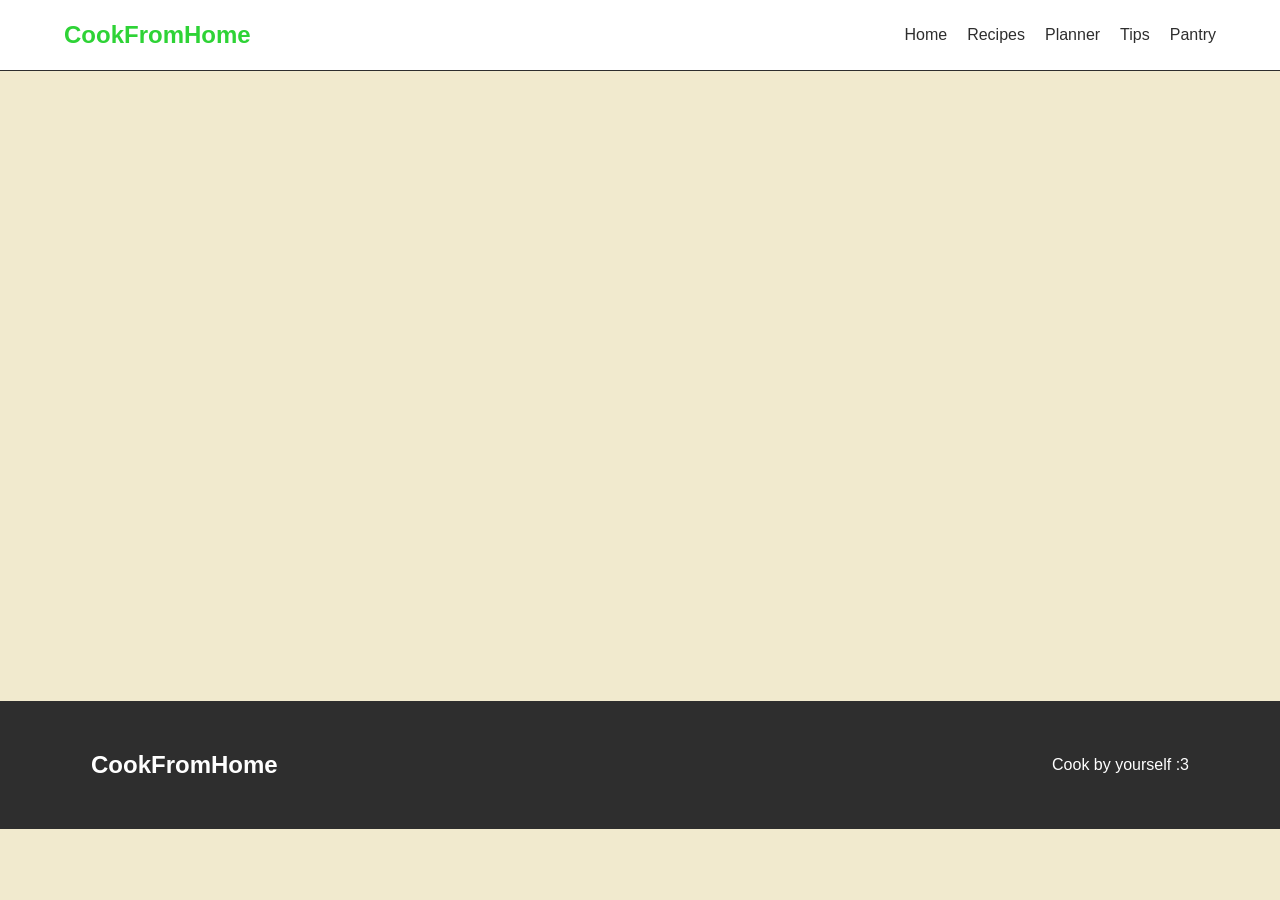
==== pantry.html @ ccfee4cf "Initial commit" ====
<!DOCTYPE html>
<html lang="en">
<head>
    <meta charset="UTF-8">
    <meta name="viewport" content="width=device-width, initial-scale=1.0">
    <title>CookFromHome</title>
    <link rel="stylesheet" href="css/style.css">
</head>
<body>
    <!-- это короч header его не надо трогать, если хотите новое добавить туда то делайте токо классы разделите мб с суфиксом названий своей страницы -->
     <header>
        <div class="container header-content">
            <a href="index.html" class="logo"> CookFromHome </a>

            <nav>
                 <a href="index.html">Home</a>
                 <a href="recipes.html">Recipes</a>
                 <a href="planner.html">Planner</a>
                 <a href="tips.html">Tips</a>
                 <a href="pantry.html">Pantry</a>
            </nav>
        </div>
     </header>

     <!-- Вот тут будете писать в основном свою страницу-->
     <main>

     </main>

     <!-- это будет footer его тоже не надо особо трогать, если хотите новое добавить туда то делайте токо классы разделите мб с суфиксом названий своей страницы-->
      <footer>
        <div class="container footer-content">
            <h2>CookFromHome</h2>
            <p>Cook by yourself :3</p>
        </div>
      </footer>
</body>
</html>
---- css/style.css ----
* {
    box-sizing: border-box;
}

body{
    margin: 0;
    font-family: Arial, sans-serif;
    background-color: rgb(241, 234, 206);
    color: rgb(61, 59, 59);
}

/* тут короч общие классы мб потом что то добавим чтобы облегчит но пока так а и кста вот юзайте заране готовый контейнер если не нравится то может свой сделать конечно*/

.container{
    width: 90%;
    max-width: 1200px;
    margin: 0 auto;
}

/* header */
header{
    background-color: white;
    border-bottom: 1px solid rgb(46, 46, 46);
}

.header-content{
    min-height: 70px;
    display: flex;
    align-items: center;
    justify-content: space-between;
}

.logo{
    color: rgb(46, 211, 54);
    font-size: 24px;
    font-weight: bold;
    text-decoration: none;
}

/* navigation */
nav{
    display: flex;
    gap: 20px;
}
nav a{
    color: rgb(46, 46, 46);
    text-decoration: none;
}

/* main <-------------------------------------------------------------- тут пишите свои классы и делите их коментариями по секциями и еще суфикс добавляйте по типу pantry-title plannet-title и тп*/
main{
    min-height: 70vh;
}

/* footer */
footer{
    padding: 30px;
    background-color: rgb(46, 46, 46);
    color: white;
}

.footer-content{
    display: flex;
    align-items: center;
    justify-content: space-between;
}
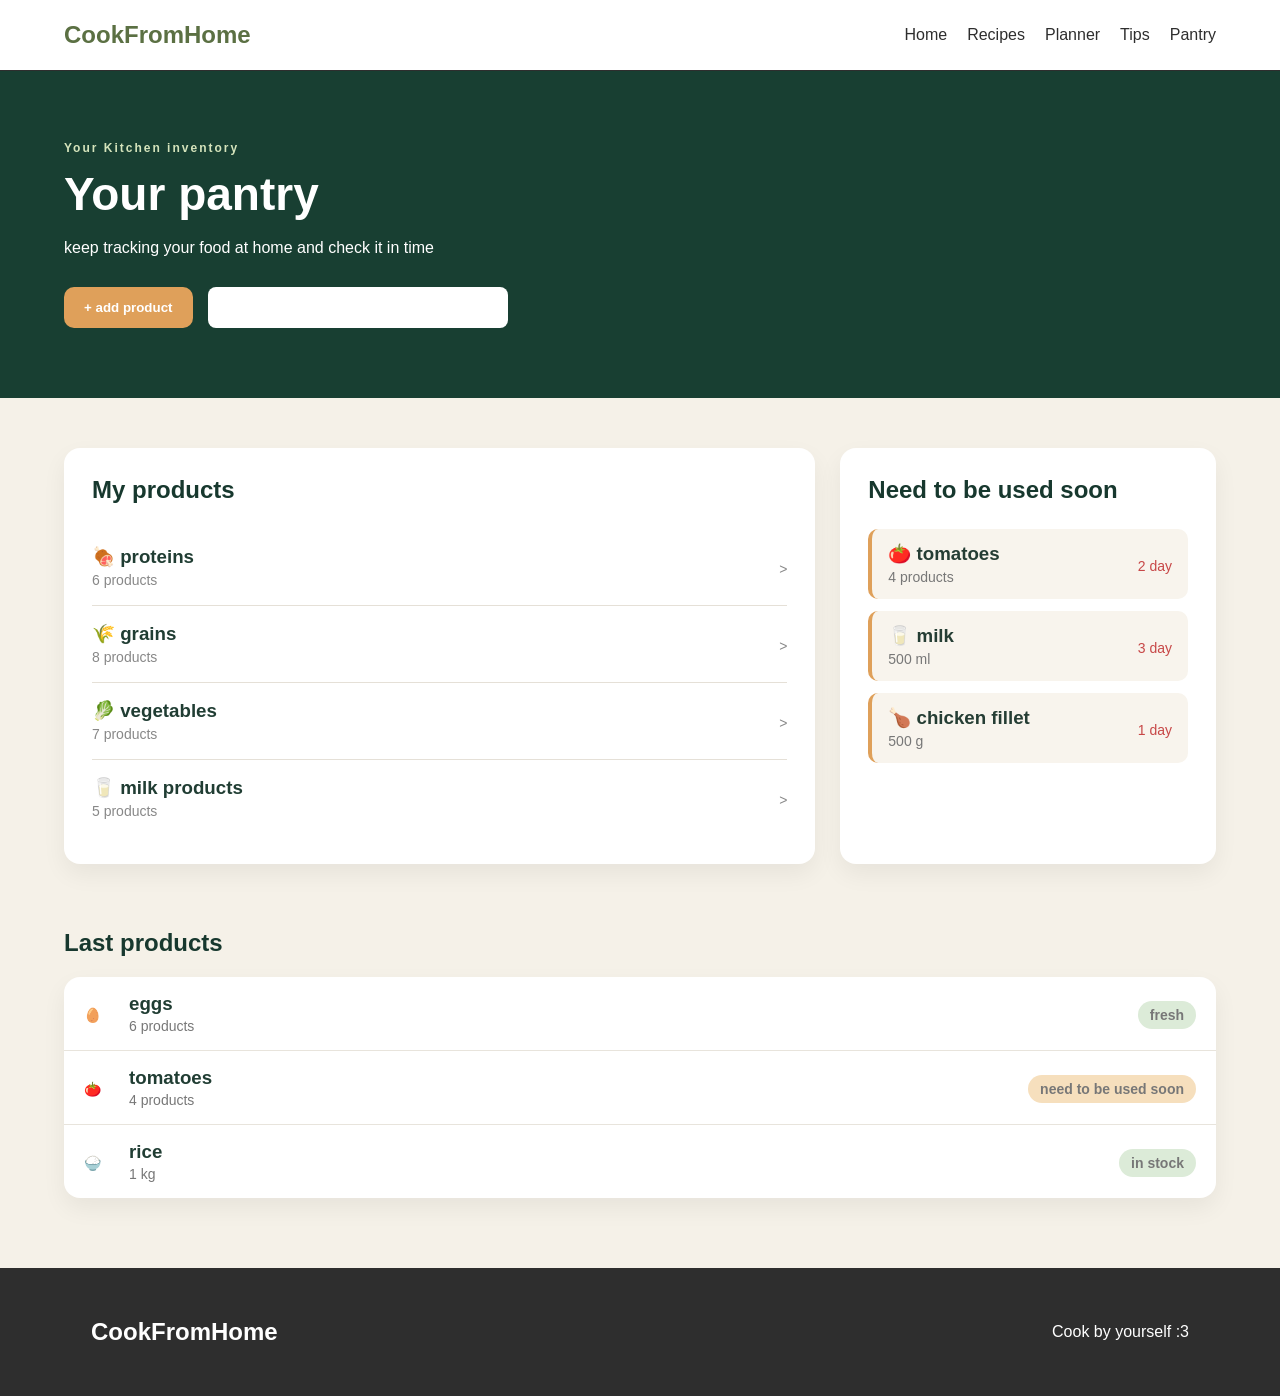
==== commit f299da61: "pantry page" ====
--- a/pantry.html
+++ b/pantry.html
@@ -5,6 +5,7 @@
     <meta name="viewport" content="width=device-width, initial-scale=1.0">
     <title>CookFromHome</title>
     <link rel="stylesheet" href="css/style.css">
+    <link rel="stylesheet" href="css/pantry.css">
 </head>
 <body>
     <!-- это короч header его не надо трогать, если хотите новое добавить туда то делайте токо классы разделите мб с суфиксом названий своей страницы -->
@@ -23,7 +24,123 @@
      </header>
 
      <!-- Вот тут будете писать в основном свою страницу-->
-     <main>
+     <main class="pantry-page">
+
+        <section class="pantry-head">
+            <div class="container">
+                <p class="pantry-label">Your Kitchen inventory</p>
+                <h1>Your pantry</h1>
+                <p class="pantry-description">keep tracking your food at home and check it in time</p>
+                
+                <div class="pantry-controls">
+                    <button class="pantry-add-button">+ add product</button>
+                    <input class="pantry-search" type="text">
+                </div>
+            </div>
+        </section>
+
+        <section class="container pantry-dashboard">
+
+            <div class="pantry-inventory">
+                <h2>My products</h2>
+                <div class="pantry-category">
+                    <div>
+                        <h3>&#127830 proteins</h3>
+                        <p>6 products</p>
+                    </div>
+                    <p>></p>
+                </div>
+
+                <div class="pantry-category">
+                    <div>
+                        <h3>&#127806 grains</h3>
+                        <p>8 products</p>
+                    </div>
+                    <p>></p>
+                </div>
+
+                <div class="pantry-category">
+                    <div>
+                        <h3>&#129388 vegetables</h3>
+                        <p>7 products</p>
+                    </div>
+                    <p>></p>
+                </div>
+
+                <div class="pantry-category">
+                    <div>
+                        <h3>&#129371 milk products</h3>
+                        <p>5 products</p>
+                    </div>
+                    <p>></p>
+                </div>
+            </div>
+
+            <aside class="pantry-expiring">
+
+                <h2>Need to be used soon</h2>
+    
+                <article class="expire-item">
+                    <div>
+                        <h3>&#127813 tomatoes</h3>
+                        <p>4 products</p>
+                    </div>
+                    <p class="danger">2 day</p>
+                </article>
+    
+                <article class="expire-item">
+                    <div>
+                        <h3>&#129371 milk</h3>
+                        <p>500 ml</p>
+                    </div>
+                    <p class="danger">3 day</p>
+                </article>
+    
+                <article class="expire-item">
+                    <div>
+                        <h3>&#127831 chicken fillet</h3>
+                        <p>500 g</p>
+                    </div>
+                    <p class="danger">1 day</p>
+                </article>
+            </aside>
+
+        </section>
+
+        <section class="container pantry-products">
+
+            <h2>Last products</h2>
+
+            <div class="product-list">
+                <article class="product-row">
+                    <p class="product-icon">&#129370</p>
+                    <div>
+                        <h3>eggs</h3>
+                        <p>6 products</p>
+                    </div>
+                    <p class="product-status good">fresh</p>
+                </article>
+    
+                <article class="product-row">
+                    <p class="product-icon">&#127813</p>
+                    <div>
+                        <h3>tomatoes</h3>
+                        <p>4 products</p>
+                    </div>
+                    <p class="product-status warning">need to be used soon</p>
+                </article>
+    
+                <article class="product-row">
+                    <p class="product-icon">&#127834</p>
+                    <div>
+                        <h3>rice</h3>
+                        <p>1 kg</p>
+                    </div>
+                    <p class="product-status good">in stock</p>
+                </article>
+            </div>
+
+        </section>
 
      </main>
 
--- a/css/style.css
+++ b/css/style.css
@@ -7,6 +7,9 @@
     font-family: Arial, sans-serif;
     background-color: rgb(241, 234, 206);
     color: rgb(61, 59, 59);
+    min-height: 100vh;
+    display: flex;
+    flex-direction: column;
 }
 
 /* тут короч общие классы мб потом что то добавим чтобы облегчит но пока так а и кста вот юзайте заране готовый контейнер если не нравится то может свой сделать конечно*/
@@ -31,7 +34,7 @@
 }
 
 .logo{
-    color: rgb(46, 211, 54);
+    color: rgb(91, 112, 67);
     font-size: 24px;
     font-weight: bold;
     text-decoration: none;
@@ -50,6 +53,7 @@
 /* main <-------------------------------------------------------------- тут пишите свои классы и делите их коментариями по секциями и еще суфикс добавляйте по типу pantry-title plannet-title и тп*/
 main{
     min-height: 70vh;
+    flex: 1;
 }
 
 /* footer */
@@ -63,4 +67,270 @@
     display: flex;
     align-items: center;
     justify-content: space-between;
-}+}
+/* 
+   HOME PAGE STYLES (Retkhan Angsar)
+    */
+
+/* Hero-секция */
+.home-hero {
+    padding: 60px 20px;
+    background-color: transparent;
+    text-align: center;
+}
+
+.home-title {
+    font-size: 2.5rem;
+    color: rgb(61, 59, 59);
+    margin-bottom: 15px;
+}
+
+.home-subtitle {
+    font-size: 1.1rem;
+    color: rgb(90, 87, 87);
+    margin-bottom: 30px;
+}
+
+/* Форма поиска (Flexbox) */
+.home-form {
+    max-width: 600px;
+    margin: 0 auto;
+    display: flex;
+    flex-direction: column;
+    gap: 10px;
+    text-align: left;
+}
+
+.home-label {
+    font-weight: bold;
+    color: rgb(61, 59, 59);
+}
+
+.home-input-group {
+    display: flex; /* flexbox для строки ввода и кнопки */
+    gap: 10px;
+}
+
+.home-input {
+    flex: 1; /* инпут занимает всё доступное пространство */
+    padding: 12px 15px;
+    border: 1px solid rgb(180, 175, 150);
+    border-radius: 6px;
+    font-size: 1rem;
+    background-color: white;
+}
+
+.home-btn {
+    padding: 12px 25px;
+    background-color: rgb(91, 112, 67);
+    color: white;
+    border: none;
+    border-radius: 6px;
+    font-size: 1rem;
+    font-weight: bold;
+    cursor: pointer;
+    transition: background 0.3s;
+}
+
+    .home-btn:hover {
+        background-color: rgb(35, 170, 42);
+    }
+
+/* секция преимуществ */
+.home-benefits {
+    padding: 50px 20px 80px 20px;
+}
+
+.home-section-title {
+    text-align: center;
+    font-size: 2rem;
+    margin-bottom: 40px;
+    color: rgb(61, 59, 59);
+}
+
+/* карточки преимуществ (CSS Grid) */
+.home-benefits-grid {
+    display: grid;
+    grid-template-columns: repeat(3, 1fr); /* 3 колонки на десктопе */
+    gap: 25px;
+}
+
+.home-benefit-card {
+    background: white;
+    padding: 25px;
+    border-radius: 8px;
+    box-shadow: 0 4px 10px rgba(0, 0, 0, 0.05);
+    border: 1px solid rgb(220, 210, 180);
+}
+
+.home-card-title {
+    font-size: 1.2rem;
+    margin-top: 0;
+    margin-bottom: 10px;
+    color: rgb(91, 112, 67);
+}
+
+.home-card-text {
+    color: rgb(90, 87, 87);
+    font-size: 0.95rem;
+    line-height: 1.5;
+    margin-bottom: 0;
+}
+.planner-container {
+    padding: 40px 0 80px 0;
+}
+
+.planner-hero {
+    text-align: center;
+    margin-bottom: 40px;
+}
+
+.planner-title {
+    font-size: 2.2rem;
+    color: rgb(61, 59, 59);
+    margin-bottom: 10px;
+}
+
+.planner-subtitle {
+    font-size: 1rem;
+    color: rgb(90, 87, 87);
+}
+
+.planner-form-card {
+    background: white;
+    padding: 20px 30px;
+    border-radius: 8px;
+    border: 1px solid rgb(220, 210, 180);
+    box-shadow: 0 4px 10px rgba(0, 0, 0, 0.05);
+    display: flex;
+    justify-content: space-between;
+    align-items: center;
+    flex-wrap: wrap;
+    gap: 20px;
+    margin-bottom: 40px;
+}
+
+.planner-form-group {
+    display: flex;
+    align-items: center;
+    gap: 10px;
+}
+
+.planner-select,
+.planner-input {
+    padding: 10px 14px;
+    border: 1px solid rgb(180, 175, 150);
+    border-radius: 6px;
+    font-size: 0.95rem;
+    background: white;
+}
+
+.planner-grid {
+    display: grid;
+    grid-template-columns: repeat(auto-fill, minmax(320px, 1fr));
+    gap: 25px;
+    margin-bottom: 50px;
+}
+
+.planner-day-card {
+    background: white;
+    border-radius: 8px;
+    padding: 22px;
+    border: 1px solid rgb(220, 210, 180);
+    box-shadow: 0 4px 10px rgba(0, 0, 0, 0.05);
+}
+
+.planner-day-header {
+    display: flex;
+    justify-content: space-between;
+    align-items: center;
+    padding-bottom: 12px;
+    margin-bottom: 15px;
+    border-bottom: 2px solid rgb(241, 234, 206);
+}
+
+.planner-day-title {
+    margin: 0;
+    font-size: 1.2rem;
+    color: rgb(61, 59, 59);
+}
+
+.planner-badge {
+    background: rgb(230, 248, 232);
+    color: rgb(91, 112, 67);
+    font-weight: bold;
+    font-size: 0.85rem;
+    padding: 4px 10px;
+    border-radius: 12px;
+}
+
+.planner-meals {
+    list-style: none;
+    padding: 0;
+    margin: 0;
+}
+
+.planner-meals li {
+    padding: 8px 0;
+    font-size: 0.95rem;
+    color: rgb(75, 75, 75);
+    border-bottom: 1px dashed rgb(230, 225, 200);
+}
+
+.planner-meals li:last-child {
+    border-bottom: none;
+}
+
+.planner-bottom-layout {
+    display: grid;
+    grid-template-columns: 2fr 1fr;
+    gap: 25px;
+}
+
+.planner-box {
+    background: white;
+    padding: 25px;
+    border-radius: 8px;
+    border: 1px solid rgb(220, 210, 180);
+    box-shadow: 0 4px 10px rgba(0, 0, 0, 0.05);
+}
+
+.planner-box h3 {
+    margin-top: 0;
+    color: rgb(61, 59, 59);
+    margin-bottom: 20px;
+}
+
+.planner-checklist {
+    display: grid;
+    grid-template-columns: 1fr 1fr;
+    gap: 15px;
+}
+
+.planner-check-item {
+    display: flex;
+    align-items: center;
+    gap: 10px;
+    font-size: 0.95rem;
+    color: rgb(75, 75, 75);
+}
+
+.planner-check-item input[type="checkbox"] {
+    width: 18px;
+    height: 18px;
+    accent-color: rgb(91, 112, 67);
+    cursor: pointer;
+}
+
+.planner-summary-list {
+    width: 100%;
+    margin-bottom: 20px;
+}
+
+.planner-summary-item {
+    display: flex;
+    justify-content: space-between;
+    padding: 10px 0;
+    border-bottom: 1px solid rgb(240, 235, 215);
+    font-size: 0.95rem;
+}
--- a/css/pantry.css
+++ b/css/pantry.css
@@ -0,0 +1,193 @@
+.pantry-page {
+    background-color: rgb(245, 241, 232);
+}
+
+.pantry-head {
+    padding: 70px 0;
+    background-color: rgb(24, 63, 50);
+    color: white;
+}
+
+.pantry-label {
+    margin: 0 0 12px;
+    color: rgb(213, 228, 188);
+    font-size: 12px;
+    font-weight: bold;
+    letter-spacing: 2px;
+}
+
+.pantry-head h1 {
+    margin: 0 0 18px;
+    font-size: 46px;
+}
+
+.pantry-description {
+    margin: 0;
+    font-size: 16px;
+}
+
+.pantry-controls {
+    margin-top: 30px;
+    display: flex;
+    gap: 15px;
+}
+
+.pantry-add-button {
+    padding: 13px 20px;
+    border: none;
+    border-radius: 10px;
+    background-color: rgb(223, 160, 90);
+    color: white;
+    font-weight: bold;
+    cursor: pointer;
+}
+
+.pantry-search {
+    width: 300px;
+    padding: 13px;
+    border: none;
+    border-radius: 8px;
+    outline: none;
+}
+
+/* DASHBOARD */
+
+.pantry-dashboard {
+    padding-top: 50px;
+    display: grid;
+    grid-template-columns: 2fr 1fr;
+    gap: 25px;
+}
+
+.pantry-inventory,
+.pantry-expiring {
+    padding: 28px;
+    background-color: white;
+    border-radius: 16px;
+    box-shadow: 0 10px 25px rgba(0, 0, 0, 0.06);
+}
+
+.pantry-inventory h2,
+.pantry-expiring h2 {
+    margin-top: 0;
+    margin-bottom: 25px;
+    color: rgb(23, 56, 46);
+}
+
+/* CATEGORIES */
+
+.pantry-category {
+    padding: 17px 0;
+    display: flex;
+    justify-content: space-between;
+    align-items: center;
+    border-bottom: 1px solid rgb(229, 224, 215);
+}
+
+.pantry-category:last-child {
+    border-bottom: none;
+}
+
+.pantry-category h3 {
+    margin: 0;
+    color: rgb(32, 61, 51);
+}
+
+.pantry-category p {
+    margin: 4px 0 0;
+    color: rgb(136, 136, 136);
+    font-size: 14px;
+}
+
+/* EXPIRING */
+
+.expire-item {
+    margin-bottom: 12px;
+    padding: 14px 16px;
+    display: flex;
+    justify-content: space-between;
+    align-items: center;
+    background-color: rgb(248, 244, 237);
+    border-left: 4px solid rgb(223, 160, 90);
+    border-radius: 10px;
+}
+
+.expire-item h3 {
+    margin: 0;
+    color: rgb(37, 61, 52);
+}
+
+.expire-item p {
+    margin: 4px 0 0;
+    color: rgb(119, 119, 119);
+    font-size: 14px;
+}
+
+.expire-item .danger {
+    color: rgb(199, 71, 71);
+}
+
+
+/* PRODUCTS */
+
+.pantry-products {
+    padding: 45px 0 70px;
+}
+
+.pantry-products h2 {
+    margin-bottom: 20px;
+    color: rgb(23, 56, 46);
+}
+
+.product-list {
+    background-color: white;
+    border-radius: 16px;
+    overflow: hidden;
+    box-shadow: 0 10px 25px rgba(0, 0, 0, 0.06);
+}
+
+.product-row {
+    padding: 16px 20px;
+    display: grid;
+    grid-template-columns: 45px 1fr auto;
+    align-items: center;
+    border-bottom: 1px solid rgb(232, 228, 220);
+}
+
+.product-row:last-child {
+    border-bottom: none;
+}
+
+.product-row h3 {
+    margin: 0;
+    color: rgb(32, 61, 51);
+}
+
+.product-row p {
+    margin: 3px 0 0;
+    color: rgb(119, 119, 119);
+    font-size: 14px;
+}
+
+.product-icon {
+    font-size: 18px;
+}
+
+/* STATUS */
+
+.product-status {
+    padding: 6px 12px;
+    border-radius: 20px;
+    font-size: 12px;
+    font-weight: bold;
+}
+
+.good {
+    background-color: rgb(220, 235, 216);
+    color: rgb(73, 112, 68);
+}
+
+.warning {
+    background-color: rgb(246, 223, 189);
+    color: rgb(156, 102, 40);
+}
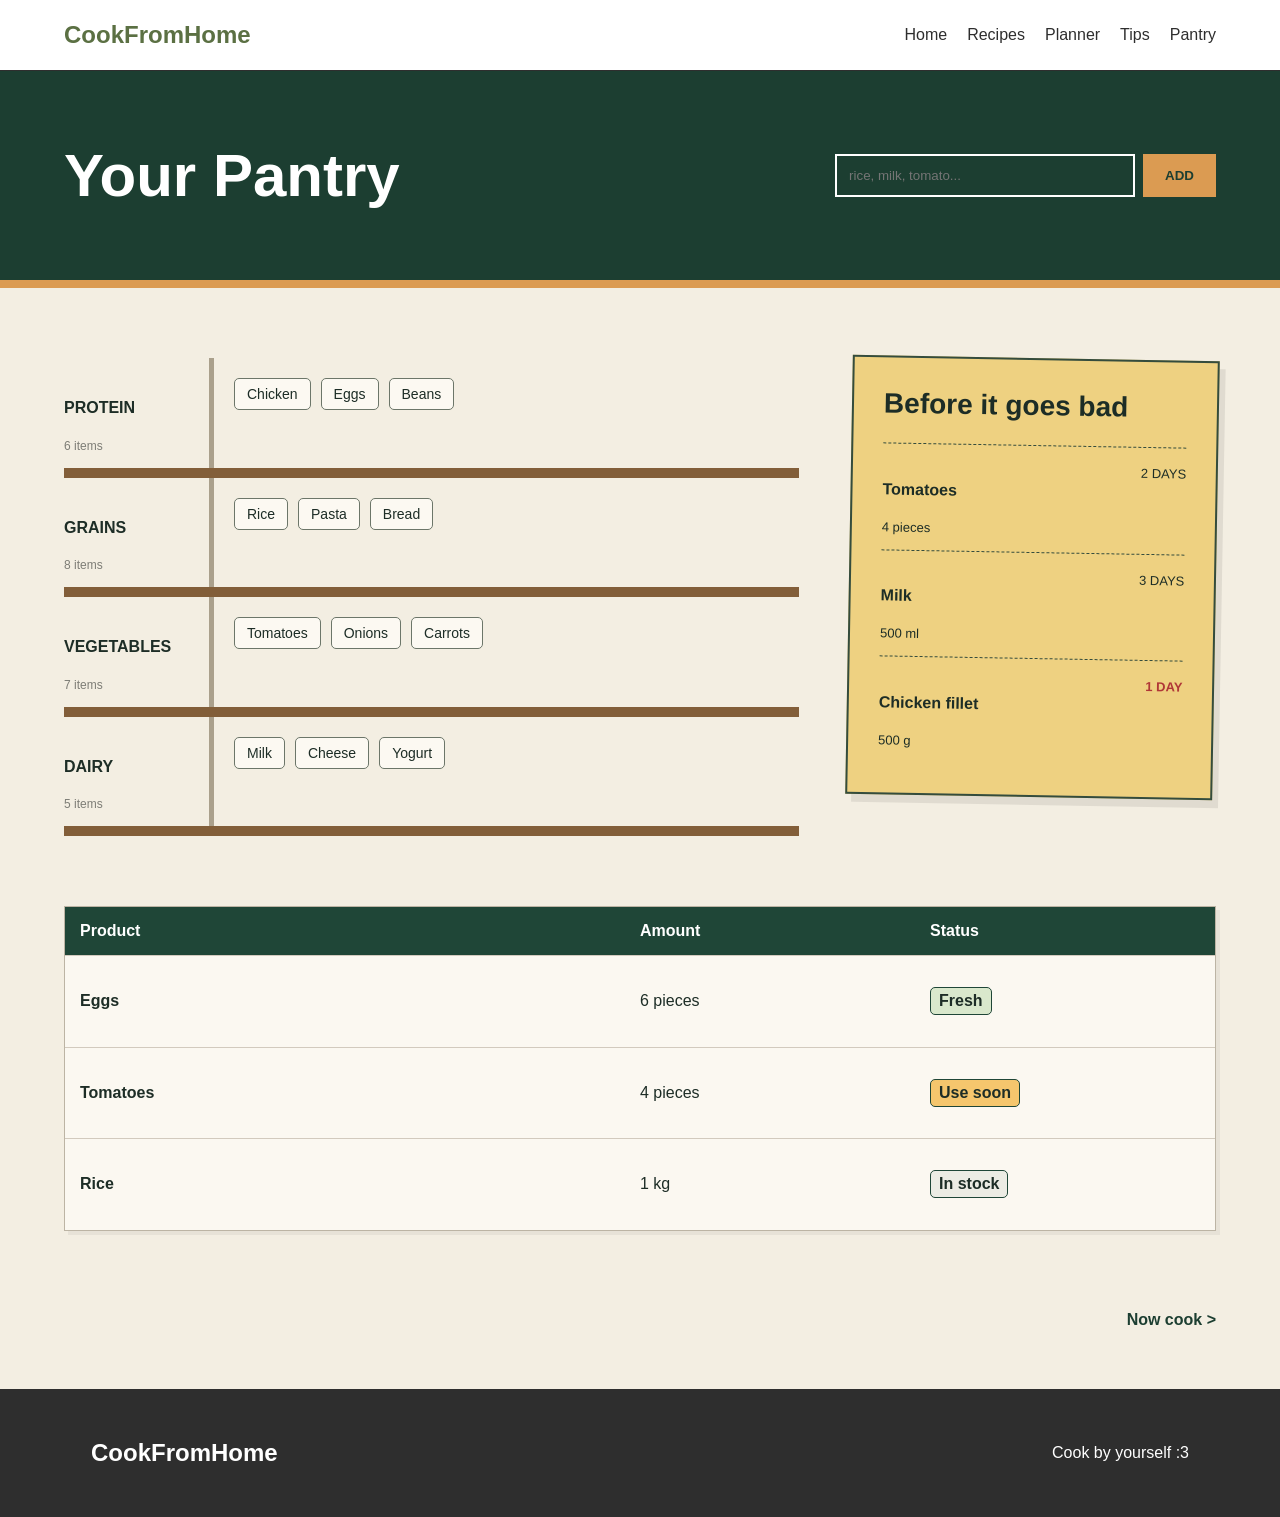
==== commit 7ff745bb: "pantry update" ====
--- a/pantry.html
+++ b/pantry.html
@@ -1,155 +1,173 @@
 <!DOCTYPE html>
 <html lang="en">
+
 <head>
     <meta charset="UTF-8">
     <meta name="viewport" content="width=device-width, initial-scale=1.0">
-    <title>CookFromHome</title>
+    <title>CookFromHome - Pantry</title>
     <link rel="stylesheet" href="css/style.css">
     <link rel="stylesheet" href="css/pantry.css">
 </head>
+
 <body>
-    <!-- это короч header его не надо трогать, если хотите новое добавить туда то делайте токо классы разделите мб с суфиксом названий своей страницы -->
-     <header>
+
+    <header>
         <div class="container header-content">
-            <a href="index.html" class="logo"> CookFromHome </a>
-
+            <a href="index.html" class="logo">CookFromHome</a>
             <nav>
-                 <a href="index.html">Home</a>
-                 <a href="recipes.html">Recipes</a>
-                 <a href="planner.html">Planner</a>
-                 <a href="tips.html">Tips</a>
-                 <a href="pantry.html">Pantry</a>
+                <a href="index.html">Home</a>
+                <a href="recipes.html">Recipes</a>
+                <a href="planner.html">Planner</a>
+                <a href="tips.html">Tips</a>
+                <a href="pantry.html">Pantry</a>
             </nav>
         </div>
-     </header>
+    </header>
 
-     <!-- Вот тут будете писать в основном свою страницу-->
-     <main class="pantry-page">
+    <main class="pantry">
 
-        <section class="pantry-head">
-            <div class="container">
-                <p class="pantry-label">Your Kitchen inventory</p>
-                <h1>Your pantry</h1>
-                <p class="pantry-description">keep tracking your food at home and check it in time</p>
-                
-                <div class="pantry-controls">
-                    <button class="pantry-add-button">+ add product</button>
-                    <input class="pantry-search" type="text">
+        <section class="pantry-top">
+            <div class="container top-content">
+                <h1>Your Pantry</h1>
+                <div class="add-product">
+                    <input type="text" placeholder="rice, milk, tomato...">
+                    <button>ADD</button>
                 </div>
             </div>
         </section>
 
-        <section class="container pantry-dashboard">
+        <section class="container pantry-main">
+            <div class="shelves">
+                <article class="shelf">
 
-            <div class="pantry-inventory">
-                <h2>My products</h2>
-                <div class="pantry-category">
+                    <div class="shelf-title">
+                        <h4>PROTEIN</h4>
+                        <p>6 items</p>
+                    </div>
+
+                    <div class="foods">
+                        <p>Chicken</p>
+                        <p>Eggs</p>
+                        <p>Beans</p>
+                    </div>
+                </article>
+
+                <article class="shelf">
+                    <div class="shelf-title">
+                        <h4>GRAINS</h4>
+                        <p>8 items</p>
+                    </div>
+
+                    <div class="foods">
+                        <p>Rice</p>
+                        <p>Pasta</p>
+                        <p>Bread</p>
+                    </div>
+                </article>
+
+                <article class="shelf">
+                    <div class="shelf-title">
+                        <h4>VEGETABLES</h4>
+                        <p>7 items</p>
+                    </div>
+
+                    <div class="foods">
+                        <p>Tomatoes</p>
+                        <p>Onions</p>
+                        <p>Carrots</p>
+                    </div>
+                </article>
+
+
+                <article class="shelf">
+                    <div class="shelf-title">
+                        <h4>DAIRY</h4>
+                        <p>5 items</p>
+                    </div>
+
+                    <div class="foods">
+                        <p>Milk</p>
+                        <p>Cheese</p>
+                        <p>Yogurt</p>
+                    </div>
+                </article>
+
+            </div>
+
+            <aside class="note">
+
+                <h2>Before it goes bad</h2>
+                <div class="note-row">
                     <div>
-                        <h3>&#127830 proteins</h3>
-                        <p>6 products</p>
+                        <h4>Tomatoes</h4>
+                        <p>4 pieces</p>
                     </div>
-                    <p>></p>
+                    <p>2 DAYS</p>
                 </div>
 
-                <div class="pantry-category">
+                <div class="note-row">
                     <div>
-                        <h3>&#127806 grains</h3>
-                        <p>8 products</p>
+                        <h4>Milk</h4>
+                        <p>500 ml</p>
                     </div>
-                    <p>></p>
+                    <p>3 DAYS</p>
                 </div>
 
-                <div class="pantry-category">
+                <div class="note-row">
                     <div>
-                        <h3>&#129388 vegetables</h3>
-                        <p>7 products</p>
+                        <h4>Chicken fillet</h4>
+                        <p>500 g</p>
                     </div>
-                    <p>></p>
+
+                    <p class="urgent">1 DAY</p>
                 </div>
 
-                <div class="pantry-category">
-                    <div>
-                        <h3>&#129371 milk products</h3>
-                        <p>5 products</p>
-                    </div>
-                    <p>></p>
-                </div>
-            </div>
-
-            <aside class="pantry-expiring">
-
-                <h2>Need to be used soon</h2>
-    
-                <article class="expire-item">
-                    <div>
-                        <h3>&#127813 tomatoes</h3>
-                        <p>4 products</p>
-                    </div>
-                    <p class="danger">2 day</p>
-                </article>
-    
-                <article class="expire-item">
-                    <div>
-                        <h3>&#129371 milk</h3>
-                        <p>500 ml</p>
-                    </div>
-                    <p class="danger">3 day</p>
-                </article>
-    
-                <article class="expire-item">
-                    <div>
-                        <h3>&#127831 chicken fillet</h3>
-                        <p>500 g</p>
-                    </div>
-                    <p class="danger">1 day</p>
-                </article>
             </aside>
-
         </section>
 
-        <section class="container pantry-products">
+        <section class="container pantry-log">
 
-            <h2>Last products</h2>
+            <div class="log">
+                <div class="log-row log-head">
+                    <p>Product</p>
+                    <p>Amount</p>
+                    <p>Status</p>
+                </div>
 
-            <div class="product-list">
-                <article class="product-row">
-                    <p class="product-icon">&#129370</p>
-                    <div>
-                        <h3>eggs</h3>
-                        <p>6 products</p>
-                    </div>
-                    <p class="product-status good">fresh</p>
-                </article>
-    
-                <article class="product-row">
-                    <p class="product-icon">&#127813</p>
-                    <div>
-                        <h3>tomatoes</h3>
-                        <p>4 products</p>
-                    </div>
-                    <p class="product-status warning">need to be used soon</p>
-                </article>
-    
-                <article class="product-row">
-                    <p class="product-icon">&#127834</p>
-                    <div>
-                        <h3>rice</h3>
-                        <p>1 kg</p>
-                    </div>
-                    <p class="product-status good">in stock</p>
-                </article>
+                <div class="log-row">
+                    <h4>Eggs</h4>
+                    <p>6 pieces</p>
+                    <p class="status fresh">Fresh</p>
+                </div>
+
+                <div class="log-row">
+                    <h4>Tomatoes</h4>
+                    <p>4 pieces</p>
+                    <p class="status soon">Use soon</p>
+                </div>
+
+                <div class="log-row">
+                    <h4>Rice</h4>
+                    <p>1 kg</p>
+                    <p class="status stock">In stock</p>
+                </div>
+
             </div>
 
         </section>
 
-     </main>
+        <section class="container pantry-bottom">
+            <a href="recipes.html">Now cook ></a>
+        </section>
 
-     <!-- это будет footer его тоже не надо особо трогать, если хотите новое добавить туда то делайте токо классы разделите мб с суфиксом названий своей страницы-->
-      <footer>
+    </main>
+
+    <footer>
         <div class="container footer-content">
             <h2>CookFromHome</h2>
-            <p>Cook by yourself :3</p>
+            <p> Cook by yourself :3</p>
         </div>
-      </footer>
+    </footer>
+
 </body>
 </html>
--- a/css/style.css
+++ b/css/style.css
@@ -15,8 +15,7 @@
 /* тут короч общие классы мб потом что то добавим чтобы облегчит но пока так а и кста вот юзайте заране готовый контейнер если не нравится то может свой сделать конечно*/
 
 .container{
-    width: 90%;
-    max-width: 1200px;
+    width: min(90%, 1200px);
     margin: 0 auto;
 }
 
@@ -29,8 +28,10 @@
 .header-content{
     min-height: 70px;
     display: flex;
-    align-items: center;
-    justify-content: space-between;
+    flex-wrap: wrap;
+    align-items: center;
+    justify-content: space-between;
+    gap: 15px;
 }
 
 .logo{
@@ -43,7 +44,9 @@
 /* navigation */
 nav{
     display: flex;
-    gap: 20px;
+    gap: 12px 20px;
+    flex-wrap: wrap;
+    justify-content: flex-end;
 }
 nav a{
     color: rgb(46, 46, 46);
--- a/css/pantry.css
+++ b/css/pantry.css
@@ -1,193 +1,249 @@
-.pantry-page {
-    background-color: rgb(245, 241, 232);
-}
-
-.pantry-head {
+.pantry {
+    background-color: rgb(243, 238, 226);
+    color: rgb(29, 45, 38);
+}
+
+
+/* top */
+
+.pantry-top {
     padding: 70px 0;
-    background-color: rgb(24, 63, 50);
+    background-color: rgb(28, 62, 49);
     color: white;
-}
-
-.pantry-label {
-    margin: 0 0 12px;
-    color: rgb(213, 228, 188);
-    font-size: 12px;
-    font-weight: bold;
-    letter-spacing: 2px;
-}
-
-.pantry-head h1 {
-    margin: 0 0 18px;
-    font-size: 46px;
-}
-
-.pantry-description {
-    margin: 0;
-    font-size: 16px;
-}
-
-.pantry-controls {
-    margin-top: 30px;
-    display: flex;
-    gap: 15px;
-}
-
-.pantry-add-button {
-    padding: 13px 20px;
-    border: none;
-    border-radius: 10px;
-    background-color: rgb(223, 160, 90);
+    border-bottom: 8px solid rgb(219, 155, 82);
+}
+
+.top-content {
+    display: flex;
+    justify-content: space-between;
+    align-items: center;
+    gap: 40px;
+}
+
+.top-content h1 {
+    margin: 0;
+    font-size: 60px;
+}
+
+.add-product {
+    display: flex;
+    gap: 8px;
+}
+
+.add-product input {
+    width: 300px;
+    padding: 12px;
+    border: 2px solid white;
+    background-color: rgb(28, 62, 49);
     color: white;
+}
+
+.add-product button {
+    padding: 12px 20px;
+    border: 2px solid rgb(219, 155, 82);
+    background-color: rgb(219, 155, 82);
+    color: rgb(28, 62, 49);
     font-weight: bold;
     cursor: pointer;
 }
 
-.pantry-search {
-    width: 300px;
-    padding: 13px;
-    border: none;
-    border-radius: 8px;
-    outline: none;
-}
-
-/* DASHBOARD */
-
-.pantry-dashboard {
-    padding-top: 50px;
+
+/* main */
+
+.pantry-main {
+    padding: 70px 0;
     display: grid;
     grid-template-columns: 2fr 1fr;
-    gap: 25px;
-}
-
-.pantry-inventory,
-.pantry-expiring {
-    padding: 28px;
-    background-color: white;
-    border-radius: 16px;
-    box-shadow: 0 10px 25px rgba(0, 0, 0, 0.06);
-}
-
-.pantry-inventory h2,
-.pantry-expiring h2 {
+    gap: 50px;
+}
+
+
+/* shelves */
+
+.shelf {
+    display: grid;
+    grid-template-columns: 150px 1fr;
+    min-height: 115px;
+    border-bottom: 10px solid rgb(130, 94, 57);
+}
+
+.shelf-title {
+    padding: 20px 15px 15px 0;
+    display: flex;
+    flex-direction: column;
+    justify-content: space-between;
+    border-right: 5px solid rgb(170, 160, 140);
+}
+
+.shelf-title strong {
+    font-size: 13px;
+    letter-spacing: 1px;
+}
+
+.shelf-title p {
+    margin: 0;
+    color: rgb(125, 125, 118);
+    font-size: 12px;
+}
+
+.foods {
+    padding: 20px;
+    display: flex;
+    flex-wrap: wrap;
+    align-items: flex-start;
+    gap: 10px;
+}
+
+.foods p {
+    margin: 0;
+    padding: 7px 12px;
+    background-color: rgb(252, 249, 242);
+    border: 1px solid rgb(108, 118, 105);
+    border-radius: 5px;
+    font-size: 14px;
+    
+}
+
+
+/* note */
+
+.note {
+    padding: 30px;
+    align-self: start;
+    background-color: rgb(238, 209, 129);
+    border: 2px solid rgb(52, 76, 61);
+    box-shadow: 6px 8px 0 rgba(0, 0, 0, 0.08);
+    transform: rotate(1deg);
+}
+
+.note h2 {
     margin-top: 0;
-    margin-bottom: 25px;
-    color: rgb(23, 56, 46);
-}
-
-/* CATEGORIES */
-
-.pantry-category {
-    padding: 17px 0;
+    font-size: 28px;
+}
+
+.note-row {
+    padding: 15px 0;
     display: flex;
     justify-content: space-between;
+    gap: 20px;
+    border-top: 1px dashed rgb(52, 76, 61);
+}
+
+.note-row p {
+    margin: 3px 0 0;
+    font-size: 13px;
+}
+
+.urgent {
+    color: rgb(176, 55, 55);
+    font-weight: bold;
+}
+
+
+/* table */
+
+.pantry-log {
+    padding-bottom: 60px;
+}
+
+.log {
+    background-color: rgb(251, 248, 241);
+    border: 1px solid rgb(188, 180, 164);
+    box-shadow: 4px 4px 0 rgba(0, 0, 0, 0.05);
+}
+
+.log-row {
+    padding: 15px;
+    display: grid;
+    grid-template-columns: 2fr 1fr 1fr;
     align-items: center;
-    border-bottom: 1px solid rgb(229, 224, 215);
-}
-
-.pantry-category:last-child {
+    gap: 20px;
+    border-bottom: 1px solid rgb(210, 202, 190);
+}
+
+.log-row:last-child {
     border-bottom: none;
 }
 
-.pantry-category h3 {
-    margin: 0;
-    color: rgb(32, 61, 51);
-}
-
-.pantry-category p {
-    margin: 4px 0 0;
-    color: rgb(136, 136, 136);
-    font-size: 14px;
-}
-
-/* EXPIRING */
-
-.expire-item {
-    margin-bottom: 12px;
-    padding: 14px 16px;
-    display: flex;
-    justify-content: space-between;
-    align-items: center;
-    background-color: rgb(248, 244, 237);
-    border-left: 4px solid rgb(223, 160, 90);
-    border-radius: 10px;
-}
-
-.expire-item h3 {
-    margin: 0;
-    color: rgb(37, 61, 52);
-}
-
-.expire-item p {
-    margin: 4px 0 0;
-    color: rgb(119, 119, 119);
-    font-size: 14px;
-}
-
-.expire-item .danger {
-    color: rgb(199, 71, 71);
-}
-
-
-/* PRODUCTS */
-
-.pantry-products {
-    padding: 45px 0 70px;
-}
-
-.pantry-products h2 {
-    margin-bottom: 20px;
-    color: rgb(23, 56, 46);
-}
-
-.product-list {
-    background-color: white;
-    border-radius: 16px;
-    overflow: hidden;
-    box-shadow: 0 10px 25px rgba(0, 0, 0, 0.06);
-}
-
-.product-row {
-    padding: 16px 20px;
-    display: grid;
-    grid-template-columns: 45px 1fr auto;
-    align-items: center;
-    border-bottom: 1px solid rgb(232, 228, 220);
-}
-
-.product-row:last-child {
-    border-bottom: none;
-}
-
-.product-row h3 {
-    margin: 0;
-    color: rgb(32, 61, 51);
-}
-
-.product-row p {
-    margin: 3px 0 0;
-    color: rgb(119, 119, 119);
-    font-size: 14px;
-}
-
-.product-icon {
-    font-size: 18px;
-}
-
-/* STATUS */
-
-.product-status {
-    padding: 6px 12px;
-    border-radius: 20px;
-    font-size: 12px;
-    font-weight: bold;
-}
-
-.good {
-    background-color: rgb(220, 235, 216);
-    color: rgb(73, 112, 68);
-}
-
-.warning {
-    background-color: rgb(246, 223, 189);
-    color: rgb(156, 102, 40);
+.log-row p {
+    margin: 0;
+    font-size: medium;
+}
+
+.log-head {
+    background-color: rgb(31, 70, 55);
+    color: white;
+    font-size: 11px;
+    font-weight: bold;
+}
+
+.status {
+    width: fit-content;
+    padding: 4px 8px;
+    font-size: 11px;
+    font-weight: bold;
+    border: 1px solid rgb(31, 70, 55);
+    border-radius: 5px;
+}
+
+.fresh {
+    background-color: rgb(217, 232, 204);
+}
+
+.soon {
+    background-color: rgb(245, 198, 109);
+}
+
+.stock {
+    background-color: rgb(236, 236, 228);
+}
+
+.pantry-bottom {
+    padding: 20px 0 60px;
+    text-align: right;
+}
+
+
+.pantry-bottom a {
+    color: rgb(28, 62, 49);
+    font-weight: bold;
+    text-decoration: none;
+}
+
+@media (max-width: 600px) {
+
+    .top-content {
+        flex-direction: column;
+        align-items: flex-start;
+    }
+
+    .top-content h1 {
+        font-size: 42px;
+    }
+
+    .add-product {
+        width: 100%;
+        flex-direction: column;
+    }
+
+    .add-product input {
+        width: 100%;
+    }
+
+    .pantry-main {
+        grid-template-columns: 1fr;
+    }
+
+    .shelf {
+        grid-template-columns: 1fr;
+    }
+
+    .shelf-title {
+        border-right: none;
+    }
+
+    .log-row {
+        grid-template-columns: 1fr;
+        gap: 5px;
+    }
 }
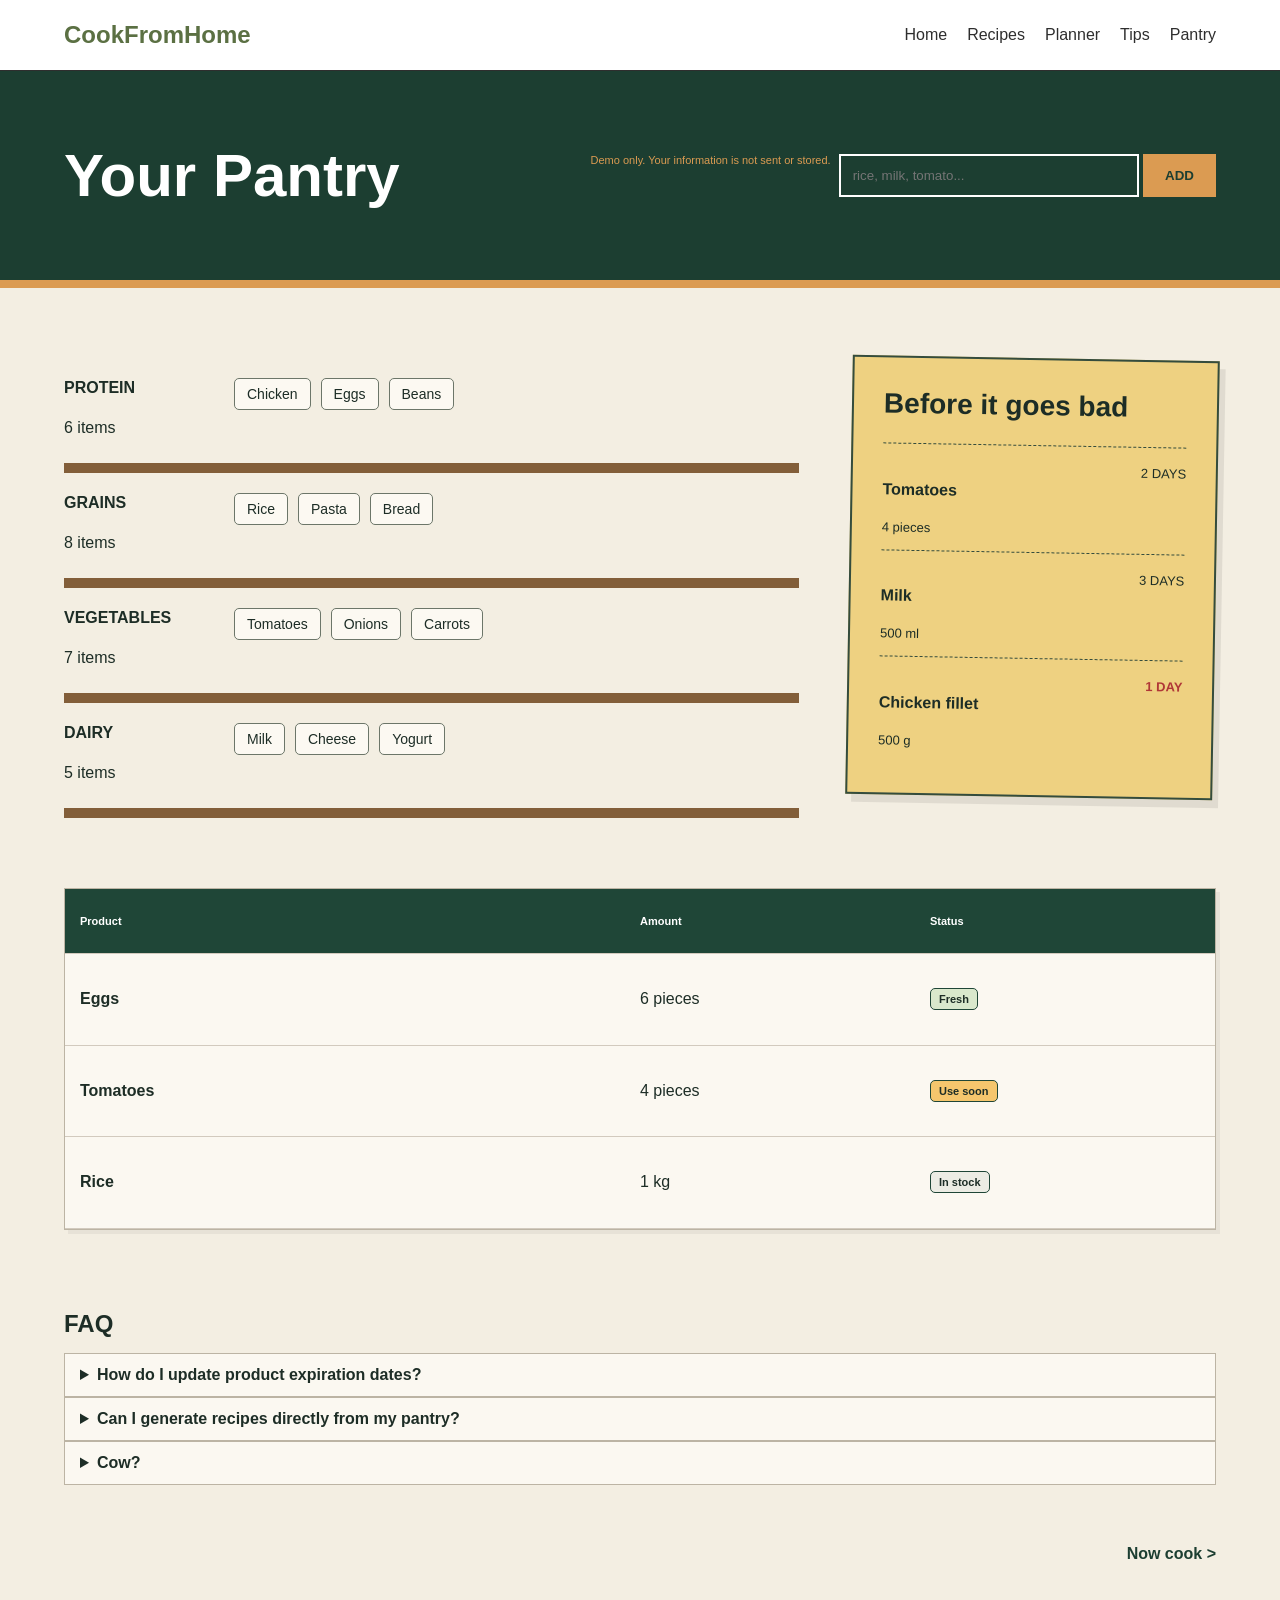
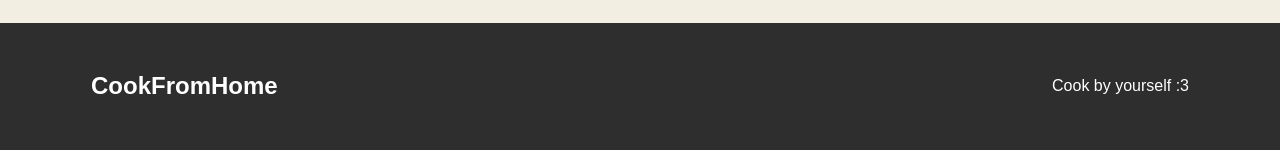
==== commit 9132cd27: "Pantry FAQ demo and responsive added" ====
--- a/pantry.html
+++ b/pantry.html
@@ -7,6 +7,7 @@
     <title>CookFromHome - Pantry</title>
     <link rel="stylesheet" href="css/style.css">
     <link rel="stylesheet" href="css/pantry.css">
+    <link rel="stylesheet" href="css/responsive.css">
 </head>
 
 <body>
@@ -19,7 +20,7 @@
                 <a href="recipes.html">Recipes</a>
                 <a href="planner.html">Planner</a>
                 <a href="tips.html">Tips</a>
-                <a href="pantry.html">Pantry</a>
+                <a href="pantry.html" aria-current="page">Pantry</a>
             </nav>
         </div>
     </header>
@@ -27,9 +28,11 @@
     <main class="pantry">
 
         <section class="pantry-top">
-            <div class="container top-content">
+            <div class="container pantry-top-content">
                 <h1>Your Pantry</h1>
-                <div class="add-product">
+                <div class="pantry-add-product">
+                    <p id="demo-note" class="demo-note">Demo only. Your information is not sent or stored.</p>
+                    <form action="demo-result.html" method="get" aria-describedby="demo-note" class="add-product">
                     <input type="text" placeholder="rice, milk, tomato...">
                     <button>ADD</button>
                 </div>
@@ -38,9 +41,9 @@
 
         <section class="container pantry-main">
             <div class="shelves">
-                <article class="shelf">
+                <article class="pantry-shelf">
 
-                    <div class="shelf-title">
+                    <div class="pantry-shelf-title">
                         <h4>PROTEIN</h4>
                         <p>6 items</p>
                     </div>
@@ -52,8 +55,8 @@
                     </div>
                 </article>
 
-                <article class="shelf">
-                    <div class="shelf-title">
+                <article class="pantry-shelf">
+                    <div class="pantry-shelf-title">
                         <h4>GRAINS</h4>
                         <p>8 items</p>
                     </div>
@@ -65,8 +68,8 @@
                     </div>
                 </article>
 
-                <article class="shelf">
-                    <div class="shelf-title">
+                <article class="pantry-shelf">
+                    <div class="pantry-shelf-title">
                         <h4>VEGETABLES</h4>
                         <p>7 items</p>
                     </div>
@@ -79,8 +82,8 @@
                 </article>
 
 
-                <article class="shelf">
-                    <div class="shelf-title">
+                <article class="pantry-shelf">
+                    <div class="pantry-shelf-title">
                         <h4>DAIRY</h4>
                         <p>5 items</p>
                     </div>
@@ -128,25 +131,25 @@
         <section class="container pantry-log">
 
             <div class="log">
-                <div class="log-row log-head">
+                <div class="pantry-log-row log-head">
                     <p>Product</p>
                     <p>Amount</p>
                     <p>Status</p>
                 </div>
 
-                <div class="log-row">
+                <div class="pantry-log-row">
                     <h4>Eggs</h4>
                     <p>6 pieces</p>
                     <p class="status fresh">Fresh</p>
                 </div>
 
-                <div class="log-row">
+                <div class="pantry-log-row">
                     <h4>Tomatoes</h4>
                     <p>4 pieces</p>
                     <p class="status soon">Use soon</p>
                 </div>
 
-                <div class="log-row">
+                <div class="pantry-log-row">
                     <h4>Rice</h4>
                     <p>1 kg</p>
                     <p class="status stock">In stock</p>
@@ -154,6 +157,22 @@
 
             </div>
 
+        </section>
+
+        <section class="container pantry-faq">
+            <h2>FAQ</h2>
+            <details class="faq-item">
+                    <summary>How do I update product expiration dates?</summary>
+                    <p>Expiration dates updates automatically</p>
+            </details>
+            <details class="faq-item">
+                    <summary>Can I generate recipes directly from my pantry?</summary>
+                    <p>click "Now cook >"</p>
+            </details>
+            <details class="faq-item">
+                    <summary>Cow?</summary>
+                    <img src="https://media.tenor.com/FY-Gu9lp8lUAAAAi/dancing-polish.gif">
+            </details>
         </section>
 
         <section class="container pantry-bottom">
--- a/css/pantry.css
+++ b/css/pantry.css
@@ -13,24 +13,24 @@
     border-bottom: 8px solid rgb(219, 155, 82);
 }
 
-.top-content {
+.pantry-top-content {
     display: flex;
     justify-content: space-between;
     align-items: center;
     gap: 40px;
 }
 
-.top-content h1 {
+.pantry-top-content h1 {
     margin: 0;
     font-size: 60px;
 }
 
-.add-product {
+.pantry-add-product {
     display: flex;
     gap: 8px;
 }
 
-.add-product input {
+.pantry-add-product input {
     width: 300px;
     padding: 12px;
     border: 2px solid white;
@@ -60,24 +60,19 @@
 
 /* shelves */
 
-.shelf {
+.pantry-shelf {
     display: grid;
     grid-template-columns: 150px 1fr;
     min-height: 115px;
     border-bottom: 10px solid rgb(130, 94, 57);
 }
 
-.shelf-title {
+.pantry-helf-title {
     padding: 20px 15px 15px 0;
     display: flex;
     flex-direction: column;
     justify-content: space-between;
     border-right: 5px solid rgb(170, 160, 140);
-}
-
-.shelf-title strong {
-    font-size: 13px;
-    letter-spacing: 1px;
 }
 
 .shelf-title p {
@@ -152,7 +147,7 @@
     box-shadow: 4px 4px 0 rgba(0, 0, 0, 0.05);
 }
 
-.log-row {
+.pantry-log-row {
     padding: 15px;
     display: grid;
     grid-template-columns: 2fr 1fr 1fr;
@@ -210,40 +205,28 @@
     text-decoration: none;
 }
 
-@media (max-width: 600px) {
-
-    .top-content {
-        flex-direction: column;
-        align-items: flex-start;
-    }
-
-    .top-content h1 {
-        font-size: 42px;
-    }
-
-    .add-product {
-        width: 100%;
-        flex-direction: column;
-    }
-
-    .add-product input {
-        width: 100%;
-    }
-
-    .pantry-main {
-        grid-template-columns: 1fr;
-    }
-
-    .shelf {
-        grid-template-columns: 1fr;
-    }
-
-    .shelf-title {
-        border-right: none;
-    }
-
-    .log-row {
-        grid-template-columns: 1fr;
-        gap: 5px;
-    }
+/* Demo and FAQ*/
+.demo-note {
+    margin: 0 0 8px 0;
+    font-size: 11px;
+    color: rgb(219, 155, 82);
+}
+
+.pantry-faq {
+    padding-bottom: 40px;
+}
+
+.pantry-faq h2 {
+    margin-bottom: 15px;
+    font-size: 24px;
+}
+
+.faq-item summary {
+    font-weight: bold;
+}
+
+.faq-item {
+    background-color: rgb(251, 248, 241);
+    border: 1px solid rgb(188, 180, 164);
+    padding: 12px 15px;
 }
--- a/css/responsive.css
+++ b/css/responsive.css
@@ -0,0 +1,61 @@
+/* 
+   RESPONSIVE STYLES FOR HOME PAGE
+   */
+@media (max-width: 768px) {
+    .home-title {
+        font-size: 2rem;
+    }
+
+    .home-benefits-grid {
+        grid-template-columns: 1fr;
+    }
+
+    .home-input-group {
+        flex-direction: column;
+    }
+
+    .home-btn {
+        width: 100%;
+    }
+}
+
+
+/* Pantry */
+
+@media (max-width: 600px) {
+
+    .pantry-top-content {
+        flex-direction: column;
+        align-items: flex-start;
+    }
+
+    .pantry-top-content h1 {
+        font-size: 42px;
+    }
+
+    .pantry-add-product {
+        width: 100%;
+        flex-direction: column;
+    }
+
+    .pantry-add-product input {
+        width: 100%;
+    }
+
+    .pantry-main {
+        grid-template-columns: 1fr;
+    }
+
+    .pantry-shelf {
+        grid-template-columns: 1fr;
+    }
+
+    .pantry-shelf-title {
+        border-right: none;
+    }
+
+    .pantry-log-row {
+        grid-template-columns: 1fr;
+        gap: 5px;
+    }
+}
